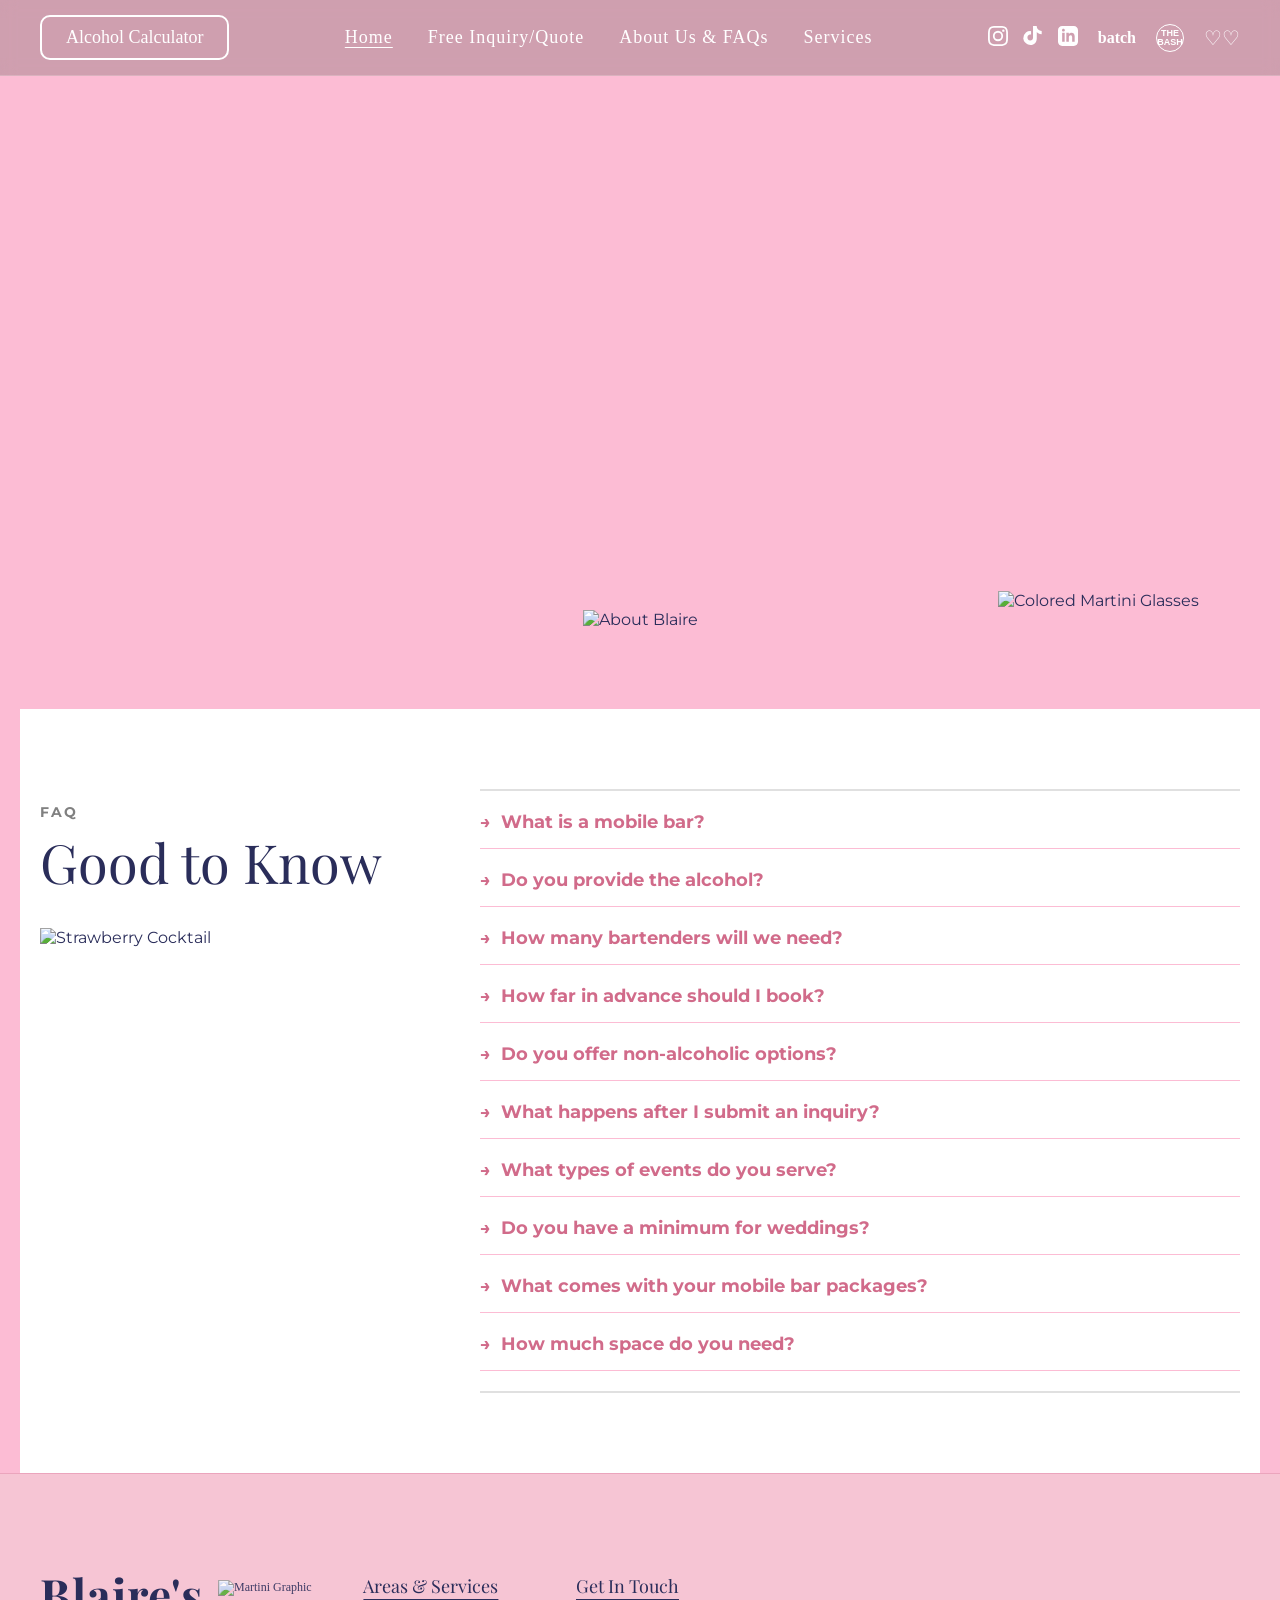
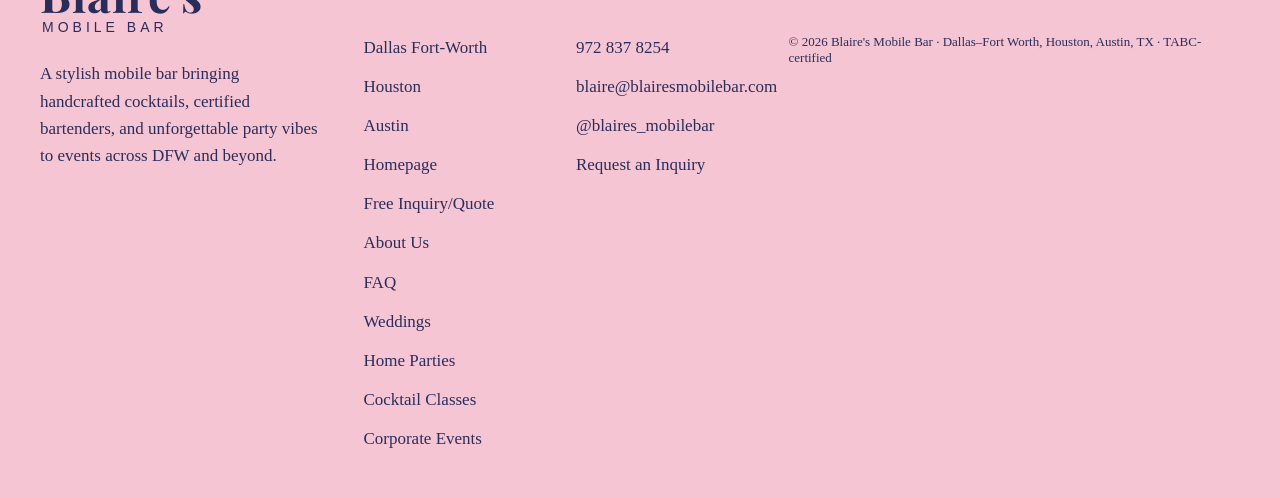
==== about.html @ eb3b2c25 "Add files via upload" ====
<!DOCTYPE html>
<html lang="en">
<head>
    <meta charset="UTF-8">
    <meta name="viewport" content="width=device-width, initial-scale=1.0">
    <title>About Us & FAQs | Blaire's Mobile Bar</title>
    
    <!-- Meta Pixel Code -->
    <script>
    !function(f,b,e,v,n,t,s)
    {if(f.fbq)return;n=f.fbq=function(){n.callMethod?
    n.callMethod.apply(n,arguments):n.queue.push(arguments)};
    if(!f._fbq)f._fbq=n;n.push=n;n.loaded=!0;n.version='2.0';
    n.queue=[];t=b.createElement(e);t.async=!0;
    t.src=v;s=b.getElementsByTagName(e)[0];
    s.parentNode.insertBefore(t,s)}(window, document,'script',
    'https://connect.facebook.net/en_US/fbevents.js');
    fbq('init', '1625877711459147');
    fbq('track', 'PageView');
    </script>
    <noscript><img height="1" width="1" style="display:none"
    src="https://www.facebook.com/tr?id=1625877711459147&ev=PageView&noscript=1"
    /></noscript>
    <!-- End Meta Pixel Code -->

    <link rel="stylesheet" href="style.css">
</head>
<body>

    <header style="position: fixed; top: 0; left: 0; width: 100%; z-index: 1000; background-color: rgba(140, 115, 121, 0.4); backdrop-filter: blur(8px); -webkit-backdrop-filter: blur(8px); display: flex; align-items: center; justify-content: space-between; padding: 15px 40px; box-sizing: border-box; font-family: Georgia, serif; border-bottom: 1px solid rgba(255, 255, 255, 0.2);">
        
        <!-- Styled Button -->
        <a href="calculator.html" class="btn" style="background-color: transparent; border: 2px solid white; border-radius: 10px; font-family: Georgia, serif; text-transform: none; font-size: 18px; font-weight: normal; color: white; padding: 10px 24px; text-decoration: none; display: inline-block;">Alcohol Calculator</a>
        
        <!-- Navigation Links -->
        <ul class="nav-links" style="display: flex; gap: 35px; list-style: none; margin: 0; padding: 0; align-items: center;">
            <li><a href="index.html" style="font-family: Georgia, serif; font-size: 18px; color: white; text-decoration: underline; text-underline-offset: 4px; text-transform: none;">Home</a></li>
            <li><a href="quote.html" style="font-family: Georgia, serif; font-size: 18px; color: white; text-decoration: none; text-transform: none;">Free Inquiry/Quote</a></li>
            <li><a href="about.html" style="font-family: Georgia, serif; font-size: 18px; color: white; text-decoration: none; text-transform: none;">About Us & FAQs</a></li>
            <li><a href="services.html" style="font-family: Georgia, serif; font-size: 18px; color: white; text-decoration: none; text-transform: none;">Services</a></li>
        </ul>
        
        <!-- Socials & Partners (Linked) -->
        <div class="socials-partners" style="display: flex; align-items: center; gap: 15px; color: white;">
            <!-- Instagram -->
            <a href="https://www.instagram.com/blaires_mobilebar/" target="_blank" style="color: white; text-decoration: none;">
                <svg width="20" height="20" fill="currentColor" viewBox="0 0 24 24"><path d="M12 2.163c3.204 0 3.584.012 4.85.07 3.252.148 4.771 1.691 4.919 4.919.058 1.265.069 1.645.069 4.849 0 3.205-.012 3.584-.069 4.849-.149 3.225-1.664 4.771-4.919 4.919-1.266.058-1.644.07-4.85.07-3.204 0-3.584-.012-4.849-.07-3.26-.149-4.771-1.699-4.919-4.92-.058-1.265-.07-1.644-.07-4.849 0-3.204.013-3.583.07-4.849.149-3.227 1.664-4.771 4.919-4.919 1.266-.057 1.645-.069 4.849-.069zM12 0C8.741 0 8.333.014 7.053.072 2.695.272.273 2.69.073 7.051.014 8.333 0 8.741 0 12c0 3.259.014 3.668.072 4.948.2 4.358 2.618 6.78 6.98 6.98 1.281.058 1.689.072 4.948.072 3.259 0 3.668-.014 4.948-.072 4.354-.2 6.782-2.618 6.979-6.98.059-1.28.073-1.689.073-4.948 0-3.259-.014-3.667-.072-4.947-.196-4.354-2.617-6.78-6.979-6.98C15.668.014 15.259 0 12 0zm0 5.838a6.162 6.162 0 100 12.324 6.162 6.162 0 000-12.324zM12 16a4 4 0 110-8 4 4 0 010 8zm6.406-11.845a1.44 1.44 0 100 2.881 1.44 1.44 0 000-2.881z"/></svg>
            </a>
            <!-- TikTok -->
            <a href="https://tiktok.com/@blaires.mobile.bar" target="_blank" style="color: white; text-decoration: none;">
                <svg width="20" height="20" fill="currentColor" viewBox="0 0 24 24"><path d="M12.53.02C13.84 0 15.14.01 16.44 0c.08 1.53.63 3.09 1.75 4.17 1.12 1.11 2.7 1.62 4.24 1.79v4.03c-1.44-.07-2.88-.52-4.11-1.28a7.86 7.86 0 01-1.79-1.57V15c-.01 1.4-.33 2.83-1.01 4.1-.73 1.35-1.92 2.47-3.37 3.05a8.77 8.77 0 01-6.14.07 8.52 8.52 0 01-3.67-2.65A8.77 8.77 0 01.32 15a8.88 8.88 0 013.22-7.16 8.52 8.52 0 016.14-1.64v4.06c-.95-.08-1.93.09-2.77.58-.87.51-1.48 1.45-1.6 2.46-.11.96.16 1.98.74 2.77s1.5 1.28 2.49 1.27a3.48 3.48 0 003.49-3.48V.02h.53z"/></svg>
            </a>
            <!-- LinkedIn -->
            <a href="https://www.linkedin.com/company/blaire-s-mobile-bar/" target="_blank" style="color: white; text-decoration: none;">
                <svg width="20" height="20" fill="currentColor" viewBox="0 0 24 24"><path d="M19 0h-14c-2.761 0-5 2.239-5 5v14c0 2.761 2.239 5 5 5h14c2.762 0 5-2.239 5-5v-14c0-2.761-2.238-5-5-5zm-11 19h-3v-11h3v11zm-1.5-12.268c-.966 0-1.75-.779-1.75-1.75s.784-1.75 1.75-1.75 1.75.779 1.75 1.75-.784 1.75-1.75 1.75zm13.5 12.268h-3v-5.604c0-3.368-4-3.113-4 0v5.604h-3v-11h3v1.765c1.396-2.586 7-2.777 7 2.476v6.759z"/></svg>
            </a>
            <!-- Batch -->
            <a href="https://letsbatch.com/experiences/fb91f2fe-104f-4f2c-a0b3-4a798e4db5f9" target="_blank" style="color: white; text-decoration: none; display: flex; align-items: center;">
                <span style="font-family: Georgia, serif; font-size: 16px; font-weight: bold; margin-left: 5px;">batch</span>
            </a>
            <!-- THE BASH badge -->
            <a href="https://www.thebash.com/bartender/blaire-s-mobile-bar-service" target="_blank" style="color: white; text-decoration: none; display: flex; align-items: center;">
                <span style="font-family: 'Helvetica Neue', Helvetica, Arial, sans-serif; font-size: 9px; font-weight: bold; border: 1px solid white; border-radius: 50%; width: 26px; height: 26px; display: flex; align-items: center; justify-content: center; text-transform: uppercase; line-height: 1; text-align: center; margin-left: 5px;">the bash</span>
            </a>
            <!-- Zola (Double Hearts) -->
            <a href="https://www.zola.com/wedding-vendors/wedding-bar-services/blaire-s-mobile-bar" target="_blank" style="color: white; text-decoration: none; display: flex; align-items: center;">
                <span style="font-size: 20px; line-height: 1; margin-left: 5px;">♡♡</span>
            </a>
        </div>
        
    </header>

    <main>
        <!-- Hero Section -->
        <section class="hero" style="position: relative; height: 450px; background-image: url('Images/about us page top banner.png'); background-size: cover; background-position: center; margin-top: 0;">
            
            <!-- Overlapping Colored Glasses (Moved further right and lowered) -->
            <img src="Images/about us colored glasses.png" alt="Colored Martini Glasses" style="position: absolute; bottom: -160px; left: 78%; width: 280px; z-index: 10; pointer-events: none;">
            
        </section>

        <!-- About Section (Pink Background using single Canva image) -->
        <section style="background-color: var(--bg-pink); padding: 160px 20px 80px 20px; text-align: center;">
            <img src="Images/about us page - bar plus about us.png" alt="About Blaire" style="max-width: 1000px; width: 100%; height: auto;">
        </section>

        <!-- FAQ Section -->
        <section class="faq-section" style="display: flex; flex-wrap: wrap; max-width: 1200px; margin: 0 auto; padding: 80px 20px; gap: 60px;">
            
            <!-- Left Side: Title and Image -->
            <div style="flex: 1; min-width: 350px;">
                <p style="text-transform: uppercase; letter-spacing: 2px; font-size: 14px; color: gray; margin-bottom: 5px; font-weight: bold;">FAQ</p>
                <h2 style="font-size: 54px; margin-top: 0; color: var(--nav-dark); font-weight: normal; margin-bottom: 30px;">Good to Know</h2>
                <img src="Images/about us strawberry.png" alt="Strawberry Cocktail" style="width: 100%; max-width: 450px; box-shadow: none;">
            </div>

            <!-- Right Side: Accordions (Matching exact text from screenshot) -->
            <div style="flex: 2; min-width: 500px;">
                <div style="border-top: 2px solid #e0e0e0; border-bottom: 2px solid #e0e0e0; padding: 20px 0;">
                    
                    <details style="margin-bottom: 20px;">
                        <summary style="color: #d16b8a; font-weight: bold; font-size: 18px; margin-bottom: 5px; cursor: pointer;">What is a mobile bar?</summary>
                        <p style="margin-top: 5px; color: #2a2d5a; line-height: 1.6;">A mobile bar is a fully portable bar experience that brings professional bartending services directly to your event. We handle the setup, service, and cleanup so you can focus on celebrating. We are fully insured and all of our bartenders are TABC-certified!</p>
                    </details>

                    <details style="margin-bottom: 20px;">
                        <summary style="color: #d16b8a; font-weight: bold; font-size: 18px; margin-bottom: 5px; cursor: pointer;">Do you provide the alcohol?</summary>
                        <p style="margin-top: 5px; color: #2a2d5a; line-height: 1.6;">No. Blaire's Mobile Bar is a dry hire service, meaning you'll purchase the alcohol while we provide the bartenders, bar setup, service, and expertise. Of course, we can help you determine how much alcohol to buy and recommend different types and pick up an order for you!</p>
                    </details>

                    <details style="margin-bottom: 20px;">
                        <summary style="color: #d16b8a; font-weight: bold; font-size: 18px; margin-bottom: 5px; cursor: pointer;">How many bartenders will we need?</summary>
                        <p style="margin-top: 5px; color: #2a2d5a; line-height: 1.6;">For most weddings, one bartender can comfortably serve up to 75 guests. For larger celebrations, we will need an additional bartender (+1 per 75 guests) to ensure quick service and shorter wait times.</p>
                    </details>

                    <details style="margin-bottom: 20px;">
                        <summary style="color: #d16b8a; font-weight: bold; font-size: 18px; margin-bottom: 5px; cursor: pointer;">How far in advance should I book?</summary>
                        <p style="margin-top: 5px; color: #2a2d5a; line-height: 1.6;">For summer and fall weddings, we recommend at least 10 months in advance. We only service 3 events per day on the weekend, so booking sooner is better!</p>
                    </details>
                    
                    <details style="margin-bottom: 20px;">
                        <summary style="color: #d16b8a; font-weight: bold; font-size: 18px; margin-bottom: 5px; cursor: pointer;">Do you offer non-alcoholic options?</summary>
                        <p style="margin-top: 5px; color: #2a2d5a; line-height: 1.6;">Yes! We can create mocktails and other non-alcoholic beverage experiences so every guest can enjoy something special.</p>
                    </details>

                    <details style="margin-bottom: 20px;">
                        <summary style="color: #d16b8a; font-weight: bold; font-size: 18px; margin-bottom: 5px; cursor: pointer;">What happens after I submit an inquiry?</summary>
                        <p style="margin-top: 5px; color: #2a2d5a; line-height: 1.6;">We'll reach out to learn more about your event, discuss your vision, answer any questions, and create a custom quote tailored to your celebration!</p>
                    </details>

                    <details style="margin-bottom: 20px;">
                        <summary style="color: #d16b8a; font-weight: bold; font-size: 18px; margin-bottom: 5px; cursor: pointer;">What types of events do you serve?</summary>
                        <p style="margin-top: 5px; color: #2a2d5a; line-height: 1.6;">We cater weddings, corporate events, private parties, birthday celebrations, anniversaries, fundraisers, festivals, and other special occasions. Just about anything, we can do!</p>
                    </details>

                    <details style="margin-bottom: 20px;">
                        <summary style="color: #d16b8a; font-weight: bold; font-size: 18px; margin-bottom: 5px; cursor: pointer;">Do you have a minimum for weddings?</summary>
                        <p style="margin-top: 5px; color: #2a2d5a; line-height: 1.6;">No! We have a base package starting at $850 and then everything is priced per person going to your event as well as any additional add-ons that you'd like for your event :)</p>
                    </details>

                    <details style="margin-bottom: 20px;">
                        <summary style="color: #d16b8a; font-weight: bold; font-size: 18px; margin-bottom: 5px; cursor: pointer;">What comes with your mobile bar packages?</summary>
                        <p style="margin-top: 5px; color: #2a2d5a; line-height: 1.6;">Our Base Package includes a full bar setup, premium cups and garnishes, one professional bartender, and fully insured service. Setup, service, and cleanup are all included, so you can focus on celebrating while we keep the drinks flowing. For events with more than 75 guests, an additional bartender is required to ensure smooth and efficient service :)</p>
                    </details>

                    <details style="margin-bottom: 0;">
                        <summary style="color: #d16b8a; font-weight: bold; font-size: 18px; margin-bottom: 5px; cursor: pointer;">How much space do you need?</summary>
                        <p style="margin-top: 5px; color: #2a2d5a; line-height: 1.6;">Our setup requires a flat, accessible area large enough for the bar and service space. We'll review your event location during the planning process to ensure a seamless setup!</p>
                    </details>

                </div>
            </div>
        </section>
    </main>

    <!-- Footer -->
    <footer style="background-color: #f6c5d4; padding: 100px 40px 40px; font-family: Georgia, serif; color: #2a2d5a; position: relative; z-index: 1;">
        
        <!-- Strict 3-Column Layout -->
        <div style="max-width: 1200px; margin: 0 auto; display: flex; justify-content: space-between; align-items: flex-start;">
            
            <!-- Column 1: Logo & Bio (40% width) -->
            <div style="width: 40%; padding-right: 40px;">
                <!-- Logo Area -->
                <div style="display: flex; align-items: center; margin-bottom: 25px;">
                    <div style="display: flex; flex-direction: column; justify-content: center;">
                        <h2 style="font-family: 'Playfair Display', Georgia, serif; font-size: 46px; font-weight: bold; margin: 0; color: #2a2d5a; line-height: 0.9; letter-spacing: 1px;">Blaire's</h2>
                        <p style="font-family: 'Helvetica Neue', Helvetica, Arial, sans-serif; font-size: 14px; letter-spacing: 4px; margin: 4px 0 0 2px; color: #2a2d5a; font-weight: 500;">MOBILE BAR</p>
                    </div>
                    <!-- Martini Graphic -->
                    <img src="Images/Small Martini on top of weddings.png" alt="Martini Graphic" style="height: 50px; margin-left: 15px; opacity: 0.9;">
                </div>
                
                <!-- Bio Text -->
                <p style="font-size: 17px; line-height: 1.6; color: #2a2d5a; margin: 0; max-width: 380px;">
                    A stylish mobile bar bringing handcrafted cocktails, certified bartenders, and unforgettable party vibes to events across DFW and beyond.
                </p>
            </div>

            <!-- Column 2: Areas & Services (30% width) -->
            <div style="width: 30%;">
                <h4 style="font-size: 18px; font-weight: normal; text-decoration: underline; text-underline-offset: 6px; margin-top: 0; margin-bottom: 30px; color: #2a2d5a;">Areas & Services</h4>
                <ul style="list-style: none; padding: 0; margin: 0; line-height: 2.3; font-size: 17px;">
                    <li style="color: #2a2d5a;">Dallas Fort-Worth</li>
                    <li style="color: #2a2d5a;">Houston</li>
                    <li style="color: #2a2d5a;">Austin</li>
                    <li><a href="index.html" style="color: #2a2d5a; text-decoration: none;">Homepage</a></li>
                    <li><a href="quote.html" style="color: #2a2d5a; text-decoration: none;">Free Inquiry/Quote</a></li>
                    <li><a href="about.html" style="color: #2a2d5a; text-decoration: none;">About Us</a></li>
                    <li><a href="about.html" style="color: #2a2d5a; text-decoration: none;">FAQ</a></li>
                    <li><a href="services.html" style="color: #2a2d5a; text-decoration: none;">Weddings</a></li>
                    <li><a href="services.html" style="color: #2a2d5a; text-decoration: none;">Home Parties</a></li>
                    <li><a href="services.html" style="color: #2a2d5a; text-decoration: none;">Cocktail Classes</a></li>
                    <li><a href="services.html" style="color: #2a2d5a; text-decoration: none;">Corporate Events</a></li>
                </ul>
            </div>

            <!-- Column 3: Get In Touch (30% width) -->
            <div style="width: 30%;">
                <h4 style="font-size: 18px; font-weight: normal; text-decoration: underline; text-underline-offset: 6px; margin-top: 0; margin-bottom: 30px; color: #2a2d5a;">Get In Touch</h4>
                <ul style="list-style: none; padding: 0; margin: 0; line-height: 2.3; font-size: 17px;">
                    <li style="color: #2a2d5a;">972 837 8254</li>
                    <li><a href="mailto:blaire@blairesmobilebar.com" style="color: #2a2d5a; text-decoration: none;">blaire@blairesmobilebar.com</a></li>
                    <li><a href="https://www.instagram.com/blaires_mobilebar/" target="_blank" style="color: #2a2d5a; text-decoration: none;">@blaires_mobilebar</a></li>
                    <li><a href="quote.html" style="color: #2a2d5a; text-decoration: none;">Request an Inquiry</a></li>
                </ul>
            </div>
            
        </div>

        <!-- Bottom Copyright Line -->
        <div style="max-width: 1200px; margin: 60px auto 0; padding-top: 0;">
            <p style="font-size: 13px; color: #2a2d5a; margin: 0;">
                © 2026 Blaire's Mobile Bar &middot; Dallas–Fort Worth, Houston, Austin, TX &middot; TABC-certified
            </p>
        </div>
    </footer>

</body>
</html>
---- style.css ----
/* --- GLOBAL STYLES --- */
@import url('https://fonts.googleapis.com/css2?family=Montserrat:wght@300;400;600&family=Playfair+Display:ital,wght@0,400;0,600;1,400&display=swap');

:root {
    --bg-pink: #fcbcd4; /* Your exact Canva pink */
    --nav-dark: #2a2d5a; /* Your exact text color */
    --text-dark: #2a2d5a; /* Your exact text color */
    --button-pink: #d16b8a; /* Keeping the button slightly darker for contrast */
}

body, html {
    margin: 0;
    padding: 0;
    font-family: 'Montserrat', sans-serif;
    background-color: var(--bg-pink);
    color: var(--text-dark);
}

h1, h2, h3, h4 {
    font-family: 'Playfair Display', serif;
    font-weight: 400;
    color: var(--nav-dark);
}

/* --- NAVIGATION --- */
header {
    background-color: var(--nav-dark);
    padding: 15px 40px;
    display: flex;
    justify-content: space-between;
    align-items: center;
}

.nav-links {
    list-style: none;
    display: flex;
    gap: 30px;
    margin: 0;
    padding: 0;
}

.nav-links a {
    color: white;
    text-decoration: none;
    font-size: 14px;
    text-transform: uppercase;
    letter-spacing: 1px;
}

/* --- BUTTONS --- */
.btn {
    background-color: var(--button-pink);
    color: white;
    padding: 12px 30px;
    border-radius: 30px; /* Pill shape */
    text-decoration: none;
    font-weight: 600;
    display: inline-block;
    border: none;
    cursor: pointer;
    transition: background 0.3s;
}

.btn:hover {
    background-color: #b55a75;
}

/* --- WHITE CARDS --- */
.white-card {
    background-color: white;
    border-radius: 20px;
    padding: 40px;
    max-width: 900px;
    margin: 40px auto;
    text-align: center;
    box-shadow: 0 10px 30px rgba(0,0,0,0.05);
}

/* --- FOOTER --- */
footer {
    background-color: var(--bg-pink);
    border-top: 1px solid #eba5bd;
    padding: 40px;
    display: flex;
    justify-content: space-around;
    font-size: 12px;
}
/* --- SPLIT LAYOUTS (For About & FAQ pages) --- */
.split-section {
    display: flex;
    flex-wrap: wrap;
    align-items: center;
    justify-content: center;
    gap: 40px;
    padding: 60px 20px;
}

.split-image {
    flex: 1;
    min-width: 300px;
    max-width: 500px;
}

.split-image img {
    width: 100%;
    border-radius: 20px;
    box-shadow: 0 10px 30px rgba(0,0,0,0.1);
}

.split-text {
    flex: 1;
    min-width: 300px;
    max-width: 600px;
}

/* --- FAQ ACCORDIONS --- */
.faq-section {
    background-color: white;
    padding: 60px 20px;
}

details {
    margin-bottom: 15px;
    border-bottom: 1px solid var(--bg-pink);
    padding-bottom: 10px;
}

summary {
    font-weight: 600;
    color: var(--button-pink);
    cursor: pointer;
    list-style: none; /* Hides default arrow in some browsers */
    display: flex;
    align-items: center;
    gap: 10px;
}

summary::before {
    content: "→"; /* Replicates your Canva arrow */
    font-size: 18px;
}

details p {
    padding-left: 28px;
    font-size: 14px;
    line-height: 1.6;
    color: var(--text-dark);
}

/* --- INQUIRY FORM --- */
.form-container {
    background-color: var(--bg-pink);
    padding: 60px 20px;
}

.custom-form {
    background-color: rgba(255, 255, 255, 0.4);
    padding: 40px;
    border-radius: 20px;
    max-width: 800px;
    margin: 0 auto;
}

.form-group {
    margin-bottom: 20px;
    text-align: left;
}

.form-group label {
    display: block;
    font-weight: 600;
    margin-bottom: 8px;
    font-size: 14px;
}

.form-control {
    width: 100%;
    padding: 12px;
    border: none;
    border-radius: 8px;
    background-color: rgba(255, 255, 255, 0.7);
    font-family: 'Montserrat', sans-serif;
}

.checkbox-group label {
    font-weight: 400;
    display: flex;
    align-items: center;
    gap: 10px;
    margin-bottom: 10px;
}
/* --- SERVICES / WHAT'S INCLUDED GRID --- */
.included-grid {
    display: grid;
    grid-template-columns: 1fr 1fr;
    gap: 15px;
    margin-top: 20px;
    text-align: left;
}

.included-item {
    background-color: #f7ede8; /* Light tan color from Canva */
    padding: 15px 20px;
    border-radius: 12px;
    display: flex;
    align-items: center;
    gap: 15px;
    font-size: 13px;
    font-weight: 600;
}

/* --- PHOTO GALLERY GRID --- */
.gallery-section {
    padding: 60px 20px;
    background-color: white;
    text-align: center;
}

.gallery-grid {
    display: grid;
    grid-template-columns: repeat(4, 1fr);
    gap: 20px;
    max-width: 1000px;
    margin: 30px auto 0;
}

.gallery-grid img {
    width: 100%;
    height: 250px;
    object-fit: cover;
    border-radius: 15px;
}
/* --- REVIEWS SECTION --- */
.reviews-section {
    background-color: white;
    padding: 80px 20px;
    position: relative; /* Allows positioning of the background graphic */
    overflow: hidden;
}

.reviews-grid {
    display: grid;
    grid-template-columns: repeat(4, 1fr);
    gap: 20px;
    max-width: 1200px;
    margin: 0 auto;
    position: relative;
    z-index: 2; /* Keeps text above the background graphic */
}

.review-card {
    background-color: #ff99b8; /* The darker pink for the review boxes */
    padding: 30px 20px;
    border-radius: 15px;
    text-align: center;
    color: var(--nav-dark);
    font-size: 12px;
    line-height: 1.6;
    display: flex;
    flex-direction: column;
    justify-content: space-between;
}

.review-stars {
    color: gold;
    font-size: 20px;
    margin-top: 15px;
}
/* =========================================
   MOBILE RESPONSIVENESS FIXES (FINAL)
   ========================================= */
@media (max-width: 850px) {
    
    /* 1. COMPACT FIXED HEADER (Follows you as you scroll!) */
    header {
        position: fixed !important;
        padding: 10px 15px !important;
        flex-direction: column !important;
        gap: 8px !important;
        background-color: rgba(140, 115, 121, 0.98) !important; /* Slightly darker so it's easy to read over scrolling text */
    }
    
    /* Hide socials on mobile so the header doesn't cover half the phone screen */
    .socials-partners {
        display: none !important; 
    }
    
    .nav-links {
        gap: 15px !important;
        flex-wrap: wrap !important;
        justify-content: center !important;
    }
    
    .nav-links a {
        font-size: 14px !important;
    }

    header .btn {
        font-size: 13px !important;
        padding: 6px 16px !important;
    }

    /* Add space to the top of the page so the fixed header doesn't cover your Hero sections */
    main {
        padding-top: 100px !important;
    }

    /* 2. FIX JAGGED TEXT (Ignores desktop line-breaks on mobile) */
    h1 br, h2 br, p br {
        display: none !important;
    }

    /* 3. LAYOUT BLOCKS & CARDS */
    div[style*="min-width: 400px"],
    div[style*="min-width: 450px"],
    div[style*="min-width: 350px"],
    div[style*="min-width: 300px"] {
        min-width: 100% !important;
    }
    
    section > div, .white-card {
        flex-direction: column !important;
        gap: 20px !important;
        padding: 25px 20px !important;
        width: 100% !important;
        box-sizing: border-box !important;
    }
    
    div[style*="width: 480px"] {
        width: 100% !important;
        top: 0 !important;
        left: 0 !important;
        position: relative !important;
    }

    /* Un-fix the "What it's like" section height */
    div[style*="height: 650px"] {
        height: auto !important;
        display: flex !important;
        flex-direction: column !important;
        padding: 20px 0 !important;
    }

    /* 4. FIX GRIDS */
    div[style*="grid-template-columns"] {
        grid-template-columns: 1fr !important;
    }

    /* 5. TYPOGRAPHY SCALING */
    h1 { font-size: 36px !important; }
    h2 { font-size: 28px !important; }
    p { font-size: 15px !important; }

    /* 6. FAQ ACCORDION FIXES */
    summary {
        align-items: center !important;
    }
    summary p {
        font-size: 15px !important;
        line-height: 1.3 !important;
    }
    summary div {
        padding-top: 0 !important; 
    }
    summary svg {
        width: 20px !important;
        height: 20px !important;
        flex-shrink: 0 !important;
    }

    /* 7. IMAGES & GRAPHICS */
    video {
        width: 100% !important;
        height: auto !important;
    }
    
    /* Home page specific overrides */
    .hero img {
        left: 0 !important;
        max-width: 100% !important;
        margin: 0 auto 20px !important;
    }
    
    .hero a.btn {
        left: 0 !important;
        bottom: 0 !important;
        margin: 0 auto !important;
    }
    
    /* Center and scale the Polaroids */
    img[alt="Polaroid Collage"] {
        position: relative !important;
        right: 0 !important;
        top: 0 !important;
        max-width: 90% !important;
        margin: 20px auto 0 !important;
        display: block !important;
    }

    /* Hide messy background floating graphics on mobile to keep it perfectly clean */
    img[alt="Olive Graphic"],
    img[alt="Labels and Arrows"],
    img[alt="Disco Ball Graphic"],
    img[alt="Drinks Graphic"] {
        display: none !important;
    }

    /* Hide all background watermarks on mobile for a clean, readable look */
    img[alt="Champagne Flutes"],
    img[alt="Balloons"],
    img[alt="Bar tools"],
    img[alt="Drinks Illustration"],
    img[alt="Martini Line Art"] {
        display: none !important;
    }

    /* 8. FOOTER FIXES */
    footer > div {
        flex-direction: column !important;
        gap: 30px !important;
    }
    footer > div > div {
        width: 100% !important;
        padding-right: 0 !important;
    }
}
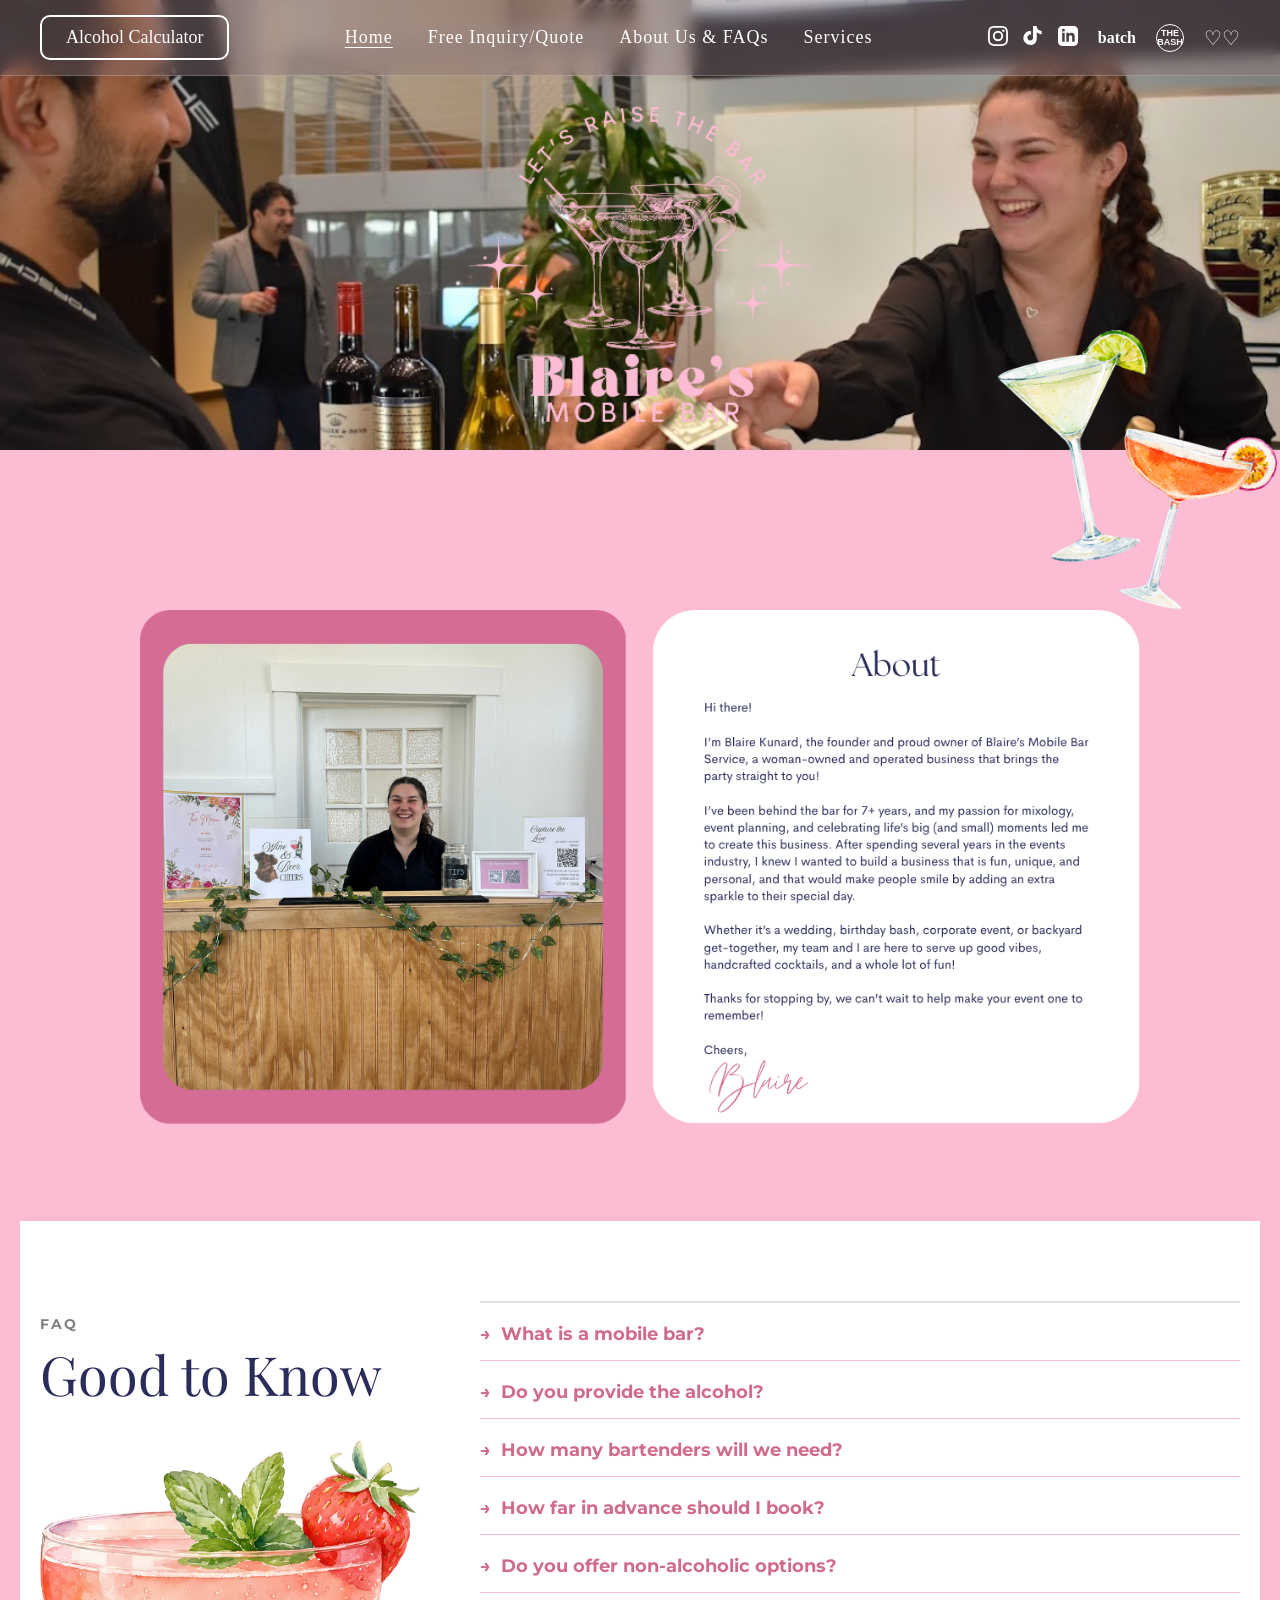
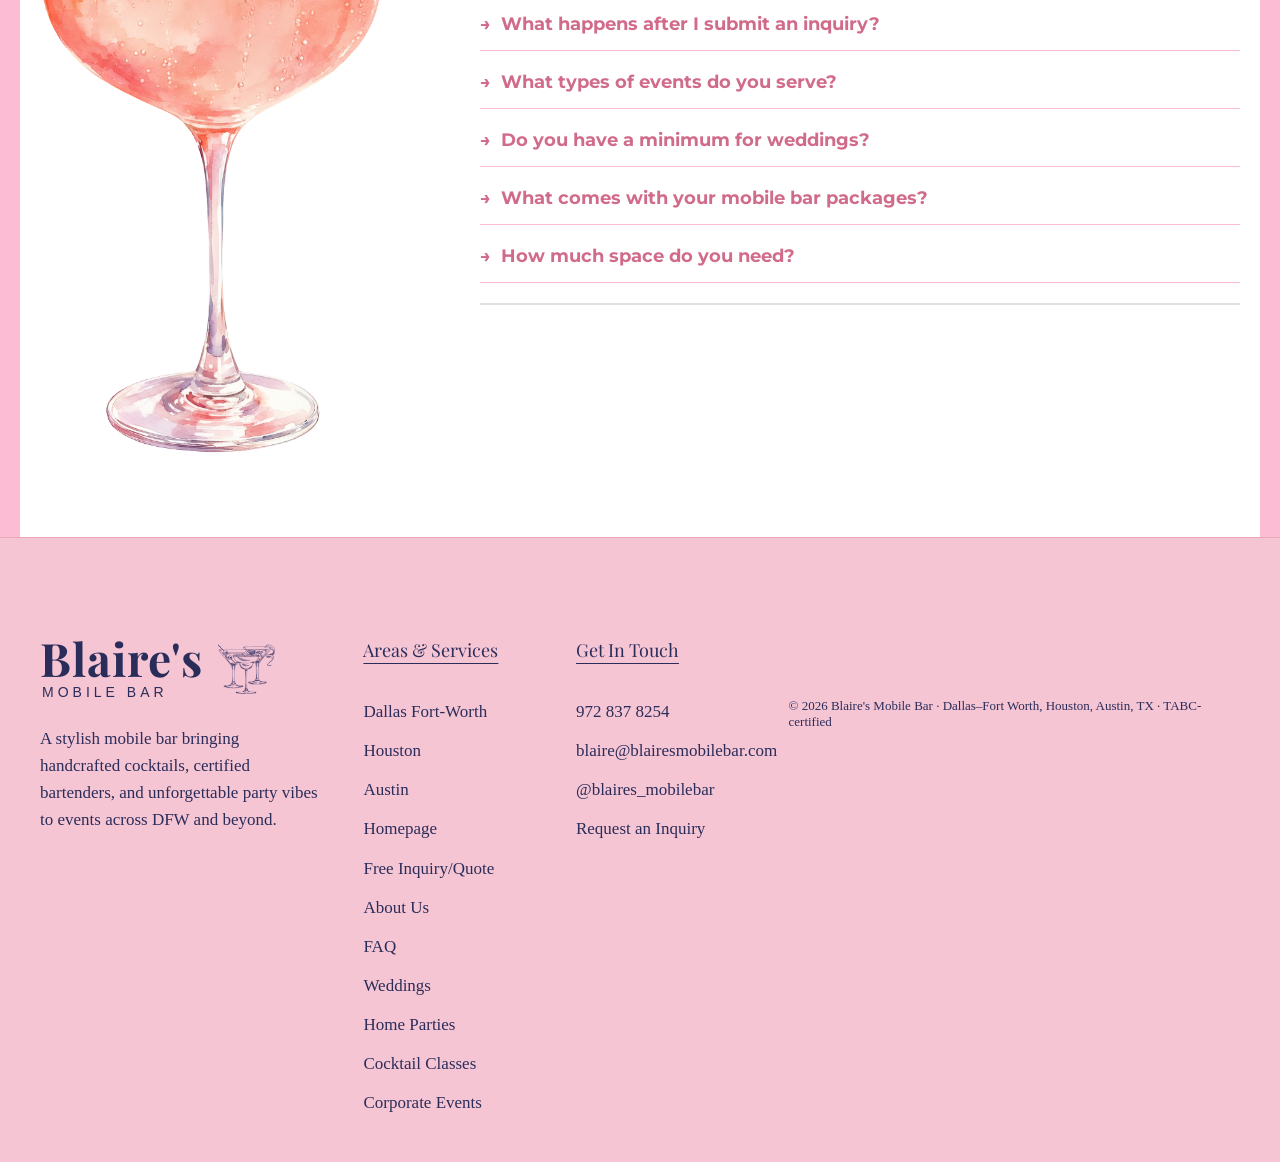
==== commit 064df915: "Updating tracking for Facebook" ====
--- a/about.html
+++ b/about.html
@@ -185,7 +185,7 @@
                     <li style="color: #2a2d5a;">Houston</li>
                     <li style="color: #2a2d5a;">Austin</li>
                     <li><a href="index.html" style="color: #2a2d5a; text-decoration: none;">Homepage</a></li>
-                    <li><a href="quote.html" style="color: #2a2d5a; text-decoration: none;">Free Inquiry/Quote</a></li>
+                    <li><a href="quote.html" onclick="fbq('track', 'InitiateCheckout');" style="color: #2a2d5a; text-decoration: none;">Free Inquiry/Quote</a></li>
                     <li><a href="about.html" style="color: #2a2d5a; text-decoration: none;">About Us</a></li>
                     <li><a href="about.html" style="color: #2a2d5a; text-decoration: none;">FAQ</a></li>
                     <li><a href="services.html" style="color: #2a2d5a; text-decoration: none;">Weddings</a></li>
@@ -217,4 +217,4 @@
     </footer>
 
 </body>
-</html>+</html>
